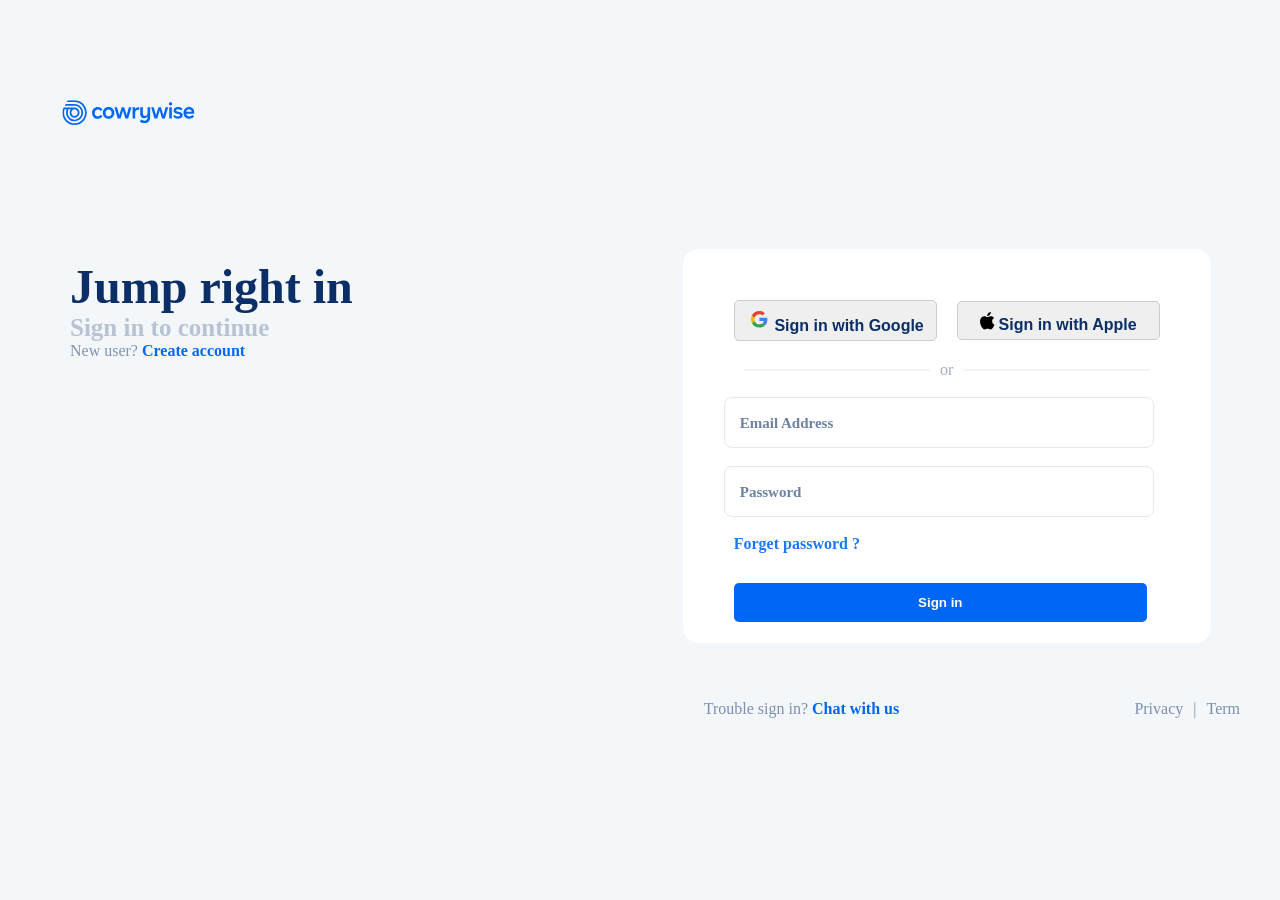
==== signin.html @ 1135d2b8 "level-1" ====
<!DOCTYPE html>
<html lang="en">
<head>
    <meta charset="UTF-8">
    <meta name="viewport" content="width=device-width, initial-scale=1.0">
    <title>Sign in page</title>
    <link rel="preconnect" href="https://fonts.googleapis.com">
<link rel="preconnect" href="https://fonts.gstatic.com" crossorigin>
<link href="https://fonts.googleapis.com/css2?family=Google+Sans:ital,opsz,wght@0,17..18,400..700;1,17..18,400..700&family=Poppins:ital,wght@0,100;0,200;0,300;0,400;0,500;0,600;0,700;0,800;0,900;1,100;1,200;1,300;1,400;1,500;1,600;1,700;1,800;1,900&display=swap" rel="stylesheet">
</head>
<style>
    *{
        margin: 0px;
        padding: 0px;
        box-sizing: border-box;
    }
    body{
        background-color: #f4f7fa;
    }
    .img-fluid{
        margin-top: 100px;
        margin-left: 50px;
    }
    .img-fluid img{
        font-size: 16px;
    }
    .card-body{
        margin-top: 120px;
        margin-left: 60px;
        display: flex;
        gap: 20em;
        font-family: 'Poppins' sans-serif;
    }
    .left-page{
        display: inline;
        padding: 10px;
        font-family: 'Poppins' sans-serif;
    }
    .left-page h3{
        font-size: 48px;
        color: #0a2e65;
    

    }
    .left-page h5{
        font-size: 25px;
        color: #b7c3d3;
        font-weight: 700;
    }
    .left-page span{
        font-size: 16px;
        color:#8094b0 ;
        font-weight: 400;

    }
    .left-page span a{
        text-decoration: none;
        color:#0468f5 ;
        font-weight: 700;
    }
    .font-tag{
        background-color: #fff;
        border: 1px solid #fff;
        border-radius: 15px;
        padding-top: 20px;
        padding-left: 20px;
        padding-right: 20px;
        padding-bottom: 60px;
        width: 100%;
        max-width: 33em;
       
    }
    .button{
        margin-top: 30px;
        margin-left: 30px;
        margin-right: 30px;
        display: flex;
        justify-content:space-between ;
        align-items: center;
        text-align: center;
        gap: 20px;
    }
    .google{
        width: 50%;
        padding: 5px;
        justify-content: space-around;
        align-items: center;
        text-align: center;
        border: 1px solid #ccc;
        border-radius: 5px;
        
    }
    .google img{
        justify-content: center;
        
    }
    .google span{
        font-size: 16px;
        font-weight: 600;
        justify-content: center;
        align-items: center;
        color: #0a2e65;
    }
    .apple{
        width: 50%;
        padding: 5px;
        border: 1px solid #ccc;
        border-radius: 5px;
       
       
    }
    .apple img{
         justify-content: center;
        padding-top: 5px;
    }
    .apple span{
          font-size: 16px;
        font-weight: 600;
        padding-bottom: 10px;
        justify-content: center;
        align-items: center;
        color: #0a2e65;
    }
    .text-divider{
        display:flex;
        justify-content: center;
        align-items: center;
        gap: 10px;
        margin-top: 20px;
         padding: 0px 40px;
        
    }
    .text-divider hr{
        width: 100%;
        border: 1px solid #f3f4f7; 
    }
    .text-divider span{
        color: #a0aec3;
    }
     :root{
    --accent:#0b66ff;
    --muted:#6c82a3;
  }

  .field {
    position: relative;
    margin: 18px 0;
    padding-left: 20px;
    width: 450px;
  }

  .field input {
    width: 100%;
    padding: 14px 12px;
    padding-top: 18px; 
    border: 1px solid #e6e9ef;
    border-radius: 8px;
    font-size: 15px;
    outline: none;
    transition: border-color .15s, box-shadow .15s;
    background: #fff;
  }

  .field input:focus {
    border-color: var(--accent);
    box-shadow: 0 6px 18px rgba(11,102,255,0.08);
  }

  .field .legend {
    position: absolute;
    left: 30px;
    top: 50%;
    transform: translateY(-50%);
    color: var(--muted);
    font-size: 15px;
    font-weight: 600;
    pointer-events: none;
    transition: transform .15s ease, font-size .15s ease, top .15s ease, color .15s;
    background-color: #ffffff;
    padding: 0 6px;
  }


  .field input:focus + .legend,
  .field input:not(:placeholder-shown) + .legend {
    top: -8px;
    transform: none;
    font-size: 12px;
    color: var(--accent);
  }

  
  .field.filled .legend {
    top: -8px;
    transform: none;
    font-size: 12px;
    color: var(--accent);
  }
  .field-set{
     position: relative;
    margin: 18px 0;
    padding-left: 20px;
    width: 450px;
  }
  .field-set input{
    width: 100%;
    padding: 14px 12px;
    padding-top: 18px; /* leave room for the floating label */
    border: 1px solid #e6e9ef;
    border-radius: 8px;
    font-size: 15px;
    outline: none;
    transition: border-color .15s, box-shadow .15s;
    background: #fff;
  }
  .field-set input:focus{
        border-color: var(--accent);
    box-shadow: 0 6px 18px rgba(11,102,255,0.08);
  }
  .field-set .legend-page{
    position: absolute;
    left: 30px;
    top: 50%;
    transform: translateY(-50%);
    color: var(--muted);
    font-size: 15px;
    font-weight: 600;
    pointer-events: none;
    transition: transform .15s ease, font-size .15s ease, top .15s ease, color .15s;
    background-color: #ffffff;
    padding: 0 6px;
  }
  .field-set input:focus + .legend-page,
  .field-set input:not(:placeholder-shown) + .legend-page {
    top: -8px;
    transform: none;
    font-size: 12px;
    color: var(--accent);
  }
  .field-set.filled .legend-page {
    top: -8px;
    transform: none;
    font-size: 12px;
    color: var(--accent);
  }
  
   .forget a{
    text-decoration: none;
    font-family:'rency' sans-serif;
    font-size: 16px;
    font-weight: 600;
    color: #1e78f6;
    margin-left: 30px;
   }
   .brn-check{
    width: 100%;
    font-family: 'rency'poppins,sans-serif;
    
   }
   .btn-check button{
    width: 85%;
    padding: 12px;
    margin-top: 30px;
    margin-left: 30px;
    margin-right: 30px;
    background-color:#0066f5 ;
    color:#fff ;
    border: 1px #0066f5;
    border-radius: 5px;
    text-align: center;
    font-weight: 600;
   }
    .progress {
        position: absolute;
        top: 700px;
    }
    .progress span{
        color: #7c8fae;
    }
    .progress a{
        text-decoration: none;
        font-size: 16px;
        font-weight: 700;
        color: #0066f5;
    }
    .header{
        display: flex;
        gap: 10px;
        position: absolute;
        top: 700px;
        right: 40px;
    }
    .header p{
        color: #7c8fae;
    }
    /* .lead{
        margin: 10px;
        width: 5%;
        height: 0.1%;
        border-radius: 50%;
        object-fit: cover;
        display: flex;
        position: absolute;
        top: 700px;
        right: 5%;
    }
      .lead img{
        transform: ;
      } */


/* responsiveness design */

/* Small screens (Mobile) - 320px to 480px */
@media (max-width: 480px) { 
    .img-fluid {
        margin-top: 50px;
        margin-left: 20px;
    }
    
    .card-body {
        flex-direction: column;
        margin-top: 40px !important;
        margin-left: 20px !important;
        gap: 20px !important;
    }
    
    .left-page h3 {
        font-size: 28px;
    }
    
    .left-page h5 {
        font-size: 16px;
    }
    
    .left-page span {
        font-size: 14px;
    }
    
    .font-tag {
        padding: 20px 15px 40px 15px;
        max-width: 100%;
        width: 90vw;
    }
    
    .button {
        flex-direction: column;
        margin: 20px 0;
        gap: 10px;
    }
    
    .google, .apple {
        width: 100%;
        padding: 10px 5px;
    }
    
    .google img, .apple img {
        width: 16px;
        height: auto;
    }
    
    .google span, .apple span {
        font-size: 14px;
    }
    
    .field, .field-set {
        width: 100%;
        padding-left: 15px;
    }
    
    .text-divider {
        padding: 0 15px;
    }
    
    .forget a {
        margin-left: 15px;
        font-size: 14px;
    }
    
    .btn-check button {
        width: 90%;
        margin-left: 15px;
        margin-right: 15px;
        padding: 10px;
        font-size: 14px;
    }
    
    .progress {
        top: auto;
        margin-top: 20px;
        margin-left: 15px;
        font-size: 12px;
    }
    
    .progress a {
        font-size: 12px;
    }
    
    .header {
        position: relative;
        top: auto;
        right: auto;
        margin-top: 10px;
        margin-left: 15px;
        font-size: 12px;
    }
}

/* Medium screens (Tablet) - 481px to 768px */
@media (min-width: 481px) and (max-width: 768px) {
    .img-fluid {
        margin-top: 80px;
        margin-left: 30px;
    }
    
    .card-body {
        margin-left: 30px;
        gap: 15em;
    }
    
    .left-page h3 {
        font-size: 36px;
    }
    
    .left-page h5 {
        font-size: 20px;
    }
    
    .font-tag {
        max-width: 28em;
        padding: 20px;
    }
    
    .field, .field-set {
        width: 100%;
        max-width: 350px;
    }
    
    .button {
        margin: 20px 0;
        gap: 15px;
    }
}

/* Large screens (Desktop) - 769px and above */
@media (min-width: 769px) {
    .img-fluid {
        margin-top: 100px;
        margin-left: 50px;
    }
    
    .card-body {
        margin-top: 120px;
        margin-left: 60px;
        gap: 20em;
    }
    
    .left-page h3 {
        font-size: 48px;
    }
    
    .left-page h5 {
        font-size: 25px;
    }
    
    .font-tag {
        max-width: 33em;
        padding: 20px;
    }
    
    .field, .field-set {
        width: 450px;
    }
    
    .btn-check button {
        width: 85%;
    }
}
    
    
    
   
</style>
<body>
    
    <div class="img-fluid">
        <img src="/My Cowrywise _ Log In/download (2).svg" alt="">
    </div>
    <div class=" card-body">
        <div class=" left-page">
            <h3>Jump right in</h3>
            <h5>Sign in to continue</h5>
            <span>New user? <a href="/signup.html">Create account</a></span>
        </div>
        <div class="font-tag">
          <form action="">
            <div class="button">
            <button class="google">
                <img src="/My Cowrywise _ Log In/download (6).svg" alt="google logo">
                <span>Sign in with Google</span>
            </button>
            <button class="apple"> 
                <img src="/My Cowrywise _ Log In/download (9).svg" alt="">
                <span>Sign in with Apple</span>
            </button>
            </div>
            <div class="text-divider">
                <hr class="first">
                <span>or</span>
                <hr class="shadow">
            </div>
            <div class="field">
           <input id="email1" type="email" placeholder=" " aria-label="Email Address" />
          <span class="legend">Email Address</span>
        </div>
           
            <div class="field-set">
                <input type="password" placeholder=" " aria-label="Password">
                <span class="legend-page">Password</span>
            </div>
            <div class="forget">
                <a href="#">Forget password ?</a>
            </div>
            <div class=" btn-check">
                <button>Sign in</button>
            </div>
          </form>
          <div class="progress">
         <span>Trouble sign in? <a href="#">Chat with us </a></span>
         
         </div>
         <div class="header">
            <p>Privacy</p>
         <p>|</p>
         <p>Term</p>
         </div>
        </div>
        
       </div>
       <!-- <div class="img-tag">
        <img src="/My Cowrywise _ Log In/imgi_1_a5971d1b1fbb04e757204fbf07553916.png" alt="logo" class="lead">
       </div> -->
            
    <script>
  
  document.querySelectorAll('.field input').forEach(input=>{
    const parent = input.parentElement;
    function toggle(){
      if(input.value.trim() !== '') parent.classList.add('filled');
      else parent.classList.remove('filled');
    }
    input.addEventListener('input', toggle);
    // initialize
    toggle();
  });
</script>
</body>
</html>
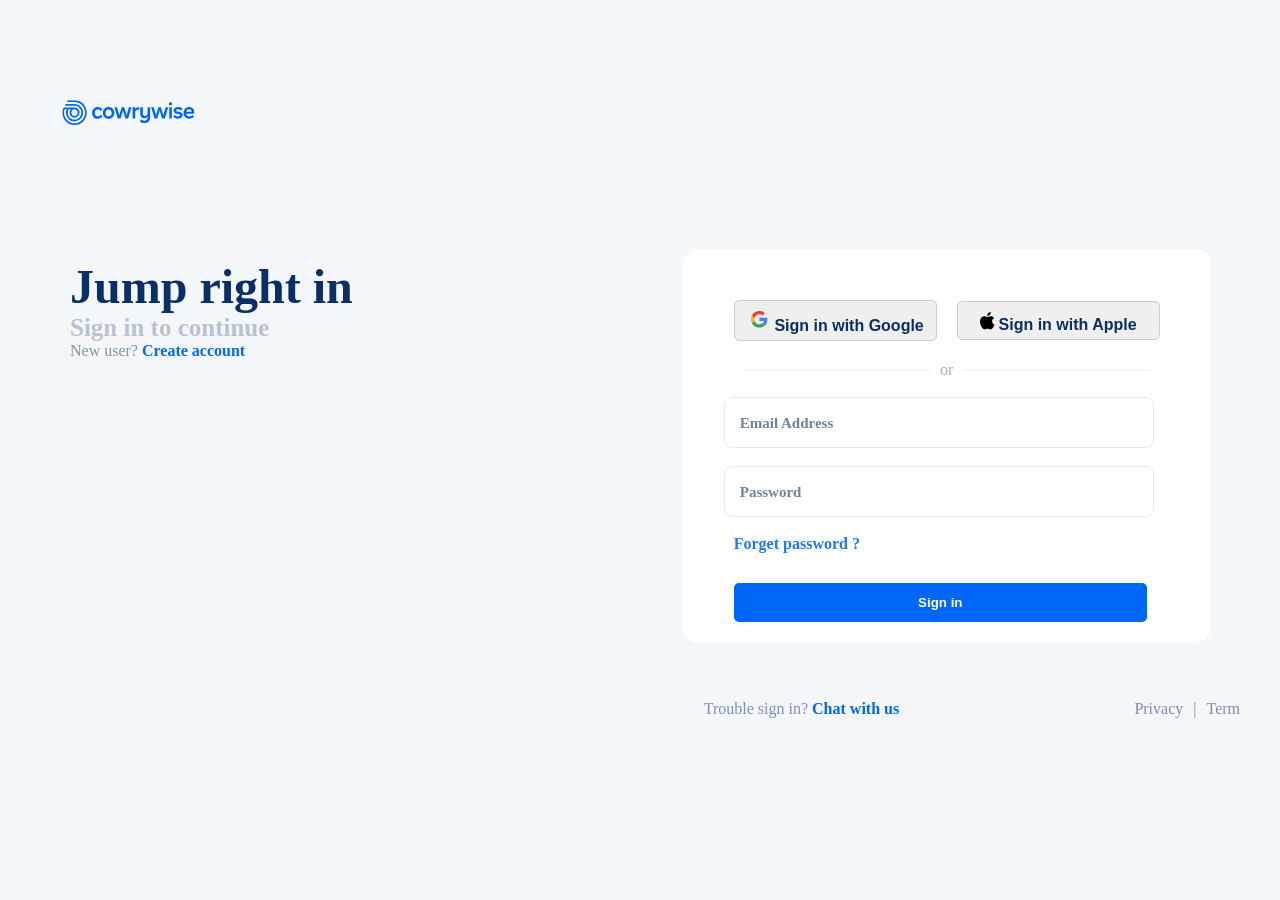
==== commit e5615697: "commit new change" ====
--- a/signin.html
+++ b/signin.html
@@ -490,7 +490,7 @@
         <div class=" left-page">
             <h3>Jump right in</h3>
             <h5>Sign in to continue</h5>
-            <span>New user? <a href="/signup.html">Create account</a></span>
+            <span>New user? <a href="./signup.html">Create account</a></span>
         </div>
         <div class="font-tag">
           <form action="">
